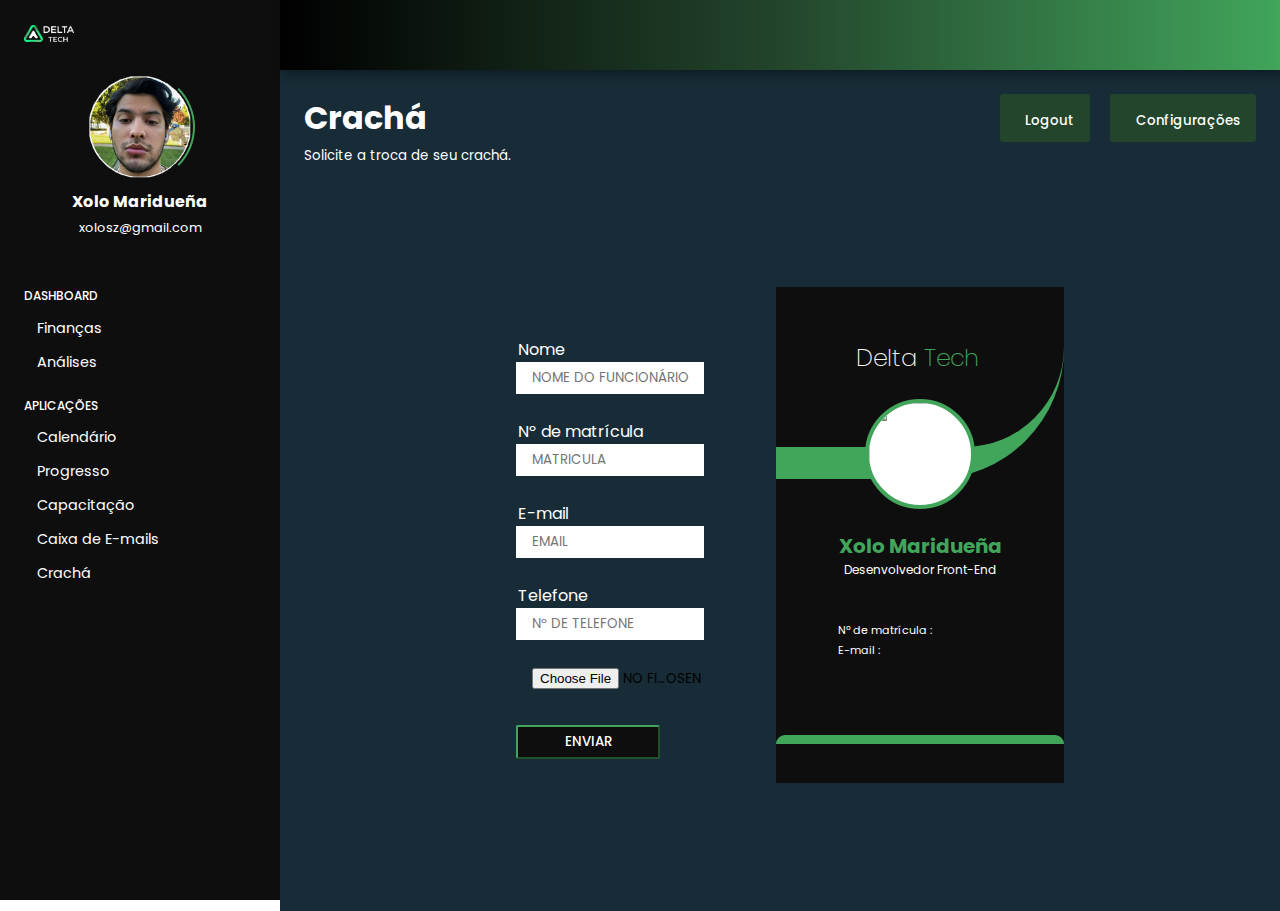
==== crachá/cracha.html @ d555dbc1 "innitial commit" ====
<!DOCTYPE html>
<html lang="pt-BR">
<head>
    <meta charset="UTF-8">
    <meta http-equiv="X-UA-Compatible" content="IE=edge">
    <meta name="viewport" content="width=device-width, initial-scale=1.0">
    <link rel="stylesheet" href="https://maxst.icons8.com/vue-static/landings/line-awesome/line-awesome/1.3.0/css/line-awesome.min.css">
    <link rel="stylesheet" href="cracha.css">
    <title>Delta Tech - Crachá</title>
</head>
<body>

    <input type="checkbox" name="" id="sidebar-toggle">

    <div class="sidebar">
        <div class="sidebar-brand">
            <div class="brand-flex">
                <img src="LOGO.png" width="50px">

                <div class="brand-icons">
                    <span class="las la-bell"></span>
                    <span class="las la-user-circle"></span>
                </div>
            </div>
        </div>
        <div class="side-main">
            <div class="sidebar-user">
                <img src="xolo-icon.png">
                <div>
                    <h3>Xolo Maridueña</h3>
                    <span>xolosz@gmail.com</span>
                </div>
            </div>
            <div class="sidebar-menu">
                <div class="menu-head">
                    <span>Dashboard</span>
                </div>
                <ul>
                    <li>
                        <a href="">
                            <span class="las la-balance-scale"></span>
                            Finanças
                        </a>
                    </li>
                    <li>
                        <a href="/index.html">
                            <span class="las la-chart-pie"></span>
                            Análises
                        </a>
                    </li>
                </ul>
                <div class="menu-head">
                    <span>Aplicações</span>
                </div>
                    <li>
                        <a href="">
                            <span class="las la-calendar"></span>
                            Calendário
                        </a>
                    </li>
                    <li>
                        <a href="/progresso/progresso.html">
                            <span class="las la-users"></span>
                            Progresso
                        </a>
                    </li>
                <li>
                    <a href="/cursos/cursos.html" target="_blank">
                        <span class="las la-book"></span>
                        Capacitação
                    </a>
                </li>
                <li>
                    <a href="">
                        <span class="las la-envelope"></span>
                        Caixa de E-mails
                    </a>
                </li>
                <li>
                    <a href="/crachá/cracha.html">
                        <span class="las la-check-circle"></span>
                        Crachá
                    </a>
                </li>
            </ul>
            </div>
        </div>
    </div>

    <div class="main-content">
        <header>
            <div class="menu-toggle">
                <label for="sidebar-toggle">
                    <span class="las la-bars"></span>
                </label>
            </div>
            <span class="bars"></span>

            <div class="header-icons">
                <span class="las la-search"></span>
                <span class="las la-bookmark"></span>
                <span class="las la-sms"></span>
            </div>
        </header>

        <main>
            <div class="page-header">
                <div>
                    <h1>Crachá</h1>
                    <small>Solicite a troca de seu crachá.</small>
                </div>

                <div class="header-actions">
                    <button>
                        <span class="las la-file-export"></span>
                        Logout
                    </button>
                    <button>
                        <span class="las la-tools"></span>
                        Configurações
                    </button>
                </div>
            </div>
            <div class="body">
                <section>
                    <form>
                        <label for="name">Nome</label>                       
                        <input type="text" id="name" onkeyup="getvalues('name')" placeholder="Nome do funcionário"><br><br>
                        <label for="ID NO">Nº de matrícula</label>
                        <input type="number" min="1" max="100" id="ID NO" onkeyup="getvalues('ID NO')" placeholder="Matricula"><br><br>
                        <label for="email">E-mail</label>
                        <input type="email" id="email" onkeyup="getvalues('email')" placeholder="Email"><br><br>
                        <label for="tel">Telefone</label>
                        <input type="tel" id="tel" min="1" max="10" onkeyup="getvalues('tel')" placeholder="Nº de telefone"><br><br>
                        <input type="file" id="myfile" name="myfile"><br><br>
                        <button class="botao">Enviar</button>
                    </form>

                    <div class="box-2" id="printMe">
                        <div class="box">
                            <div id="box1">
                                <div class="img">                  
                                    <h2 class="logo">Delta <span style="color: #41A55B">Tech</span></h2>
                                     <img src="#" id="show-image">
                                    <div class="name-box">
                                        <h2 class="p1" id="name-view">Xolo Maridueña</h2>
                                        <p class="p2">Desenvolvedor Front-End</p>
                                    </div>
                                </div>
                                <div class="p-box">
                                    <!-- <span> ID NO:<p id="ID NO-view"></p></span> -->
                                    <p>Nº de matrícula : <span id="ID NO-view"></span></p>
                                    <p>E-mail : <span id="email-view"></span></p>                               
                                    <p><span id="ID NO-view"></span></p>
                                </div>
                            </div>
                        </div>
            
                        <footer>
                            <div class="footer-box">
                                <div class="footer-box1"></div>
                            </div>
                        </footer>
                    </div>
                </section>
            

            </div> <!--conteúdo dentro do corpo-->

            <script>
                // // // ID Card
            function getvalues(currentId) {
                let selectedField = document.getElementById(currentId);
                let fieldValue = selectedField.value;
                console.log(fieldValue);
                document.getElementById(currentId + "-view").innerHTML = fieldValue;
              }
            
            
            
            
            let inputImg = document.querySelector('#myfile');
            let showImage = document.querySelector('#show-image');
            
            inputImg.addEventListener('change', function(event) {
                var tempUrl = URL.createObjectURL(event.target.files[0])
                showImage.setAttribute('src', tempUrl)
            
            })
            </script>

</main>
</body>
</html>
---- crachá/cracha.css ----
@import url('https://fonts.googleapis.com/css2?family=Poppins&display=swap');

:root {
    --color-primary: #0f0e0e;
    --color-white: #fff;
    --color-warning: #41A55B;
    --color-danger-variant: linear-gradient(to right, #000000, #23452c, #41A55B);
    --color-success: #23452c;
    --color-bg: #172c37 ;
    --color-danger: #e63946;
    --color-bg1: #1e6091;
}

* {
    font-family: 'Poppins', sans-serif;
    box-sizing: border-box;
    text-decoration: none;
    list-style-type: none;
    margin: 0;
    padding: 0;
}

#sidebar-toggle {
    display: none;
}

#sidebar-toggle:checked ~ .sidebar {
    left: -100%;
}

#sidebar-toggle:checked ~ .main-content header {
    left: 0;
    width: 100%;
    right: 0;
}

#sidebar-toggle:checked ~ .main-content {
    margin-left: 0;
}

.sidebar {
    width: 280px;
    position: fixed;
    left: 0;
    top: 0;
    height: 100%;
    padding: 1rem 1.5rem;
    background: var(--color-primary);
    color: var(--color-white);
    z-index: 20;
    transition: left 300ms;
}

.sidebar-brand {
    height: 40px;
}

.brand-flex {
    display: flex;
    justify-content: space-between;
    align-items: center;
}

.brand-icons span {
    font-size: 1.5rem;
    margin-left: .5rem
}

.sidebar-user {
    margin: 1rem 0rem 1rem 0rem;
    text-align: center;
}

.sidebar-user img {
   width: 110px;
   height: 110px;
   border-radius: 50%;
   border-left: 2px solid transparent;
   border-right: 2px solid #41A55B;
   border-bottom: 2px solid #0f0e0e;
   border-top: 2px solid #0f0e0e;
}

.sidebar-user h3 {
    font-size: 1rem;
}

.sidebar-user span {
    font-size: .8rem;
}

.sidebar-menu {
    margin-top: 3rem;
}

.menu-head {
    text-transform: uppercase;
    color: var(--color-white);
    font-size: .75rem;
    font-weight: 500;
    margin-bottom: .8rem;
}

.sidebar-menu ul {
    margin-bottom: 1.5rem;
}

.sidebar-menu li {
    margin-bottom: .8rem;
}

.sidebar-menu li a {
    color: var(--color-white);
    font-size: .9rem;
    display: flex;
    align-items: center;
}

.sidebar-menu li a:hover {
    background: var(--color-bg);
    border-radius: 10px;
    line-height: 20px;
    text-align: center;
}

.sidebar-menu li a span {
    font-size: 1.5rem;
    display: inline-block;
    margin-right: .8rem;
    color: var(--color-white);
}

header {
    height: 70px;
    display: flex;
    justify-content: space-between;
    align-items: center;
    background: var(--color-danger-variant);
    padding: 1rem 1.5rem;
    position: fixed;
    left: 280px;
    width: calc(100% - 280px);
    top: 0;
    box-shadow: 4px 4px 10px rgba(0, 0, 0, 0.4);
    z-index: 20;
    transition: left 300ms;
}

.menu-toggle label {
    font-size: 1.5rem;
    height: 60px;
    width: 60px;
    display: grid;
    place-items: center;
    color: var(--color-white);
    border-radius: 50%;
}

.header-icons {
    display: inline-block;
    margin-left: .7rem;
    font-size: 1.4rem;
    color: var(--color-white)
}

.menu-toggle label:hover {
    background: var(--color-success);
}

.main-content {
    margin-left: 280px;
    transition: margin-left 300ms;
}

main {
    padding: 1.5rem;
    background: var(--color-bg);
    min-height: calc(100vh - 70px);
    margin-top: 70px;
}

.page-header {
    display: flex;
    justify-content: space-between;
    color: var(--color-white)
}

.header-actions button {
    outline: none;
    background: var(--color-success);
    border: none;
    padding: .6rem 1rem;
    margin-left: 1rem;
    border-radius: 3px;
    font-weight: 500;
    color: var(--color-white);
}

.header-actions button span {
    font-size: 1.2rem;
    margin-right: .6rem;
}

.body {
    font-family: 'Poppins';
    min-height: 80vh;
    display: flex;
    justify-content: center;
    align-items: center;
}

label {
    color: var(--color-white);
    margin: 2px;
}

.botao {
    padding: 5px;
    background: var(--color-primary);
    color: var(--color-white);
    border-radius: 2px;
    border-color: var(--color-warning);
    cursor: pointer;
    text-transform: uppercase;
    font-weight: 500;
    width: 60%;
   
}

section {
    display: flex;
    justify-content: space-evenly;
}
.box {
    background-color: var(--color-warning);
    height: 12rem;
    border-radius: 0px 0px 131px 0px;

}

#box1 {
    height: 10rem;
    background-color: var(--color-primary);
    border-radius: 0px 0px 100px 0px;

}

.box-2 {
    height: 30rem;
    background-color: var(--color-primary);
    width: 18rem;
}

.footer-box {
    background-color: var(--color-primary);
    height: 3rem;
    margin-top: 16rem;
    border-radius: 12px 12px 0px 0px;
}

.footer-box1 {
    background-color: var(--color-warning);
    height: 9px;
    border-radius: 150px 150px 0px 0px;
}

#show-image {
    height: 110px;
    width: 110px;
    border: 4px solid var(--color-warning);
    border-radius: 50%;
    text-align: center;
    object-fit: fill;
    overflow: hidden;
    background: var(--color-white);
    margin-top: 7rem;
}

.img {
    text-align: center;
}

form {
    width: 280px;
    height: 280px;
    padding: 20px;
    position: relative;
    top: 30px;
}
form input {
    border: var(--color-white);
    height: 32px;
    width: 188px;
    padding-left: 16px;
    outline: none;
    text-transform: uppercase;
}

p {
    margin: 3px;
    color: var(--color-white);
}

.p1 {
    margin: 0px;
    font-size: 20px;
    color: var(--color-warning);
}

.p2 {
    margin: 0px;
    font-size: 12px;
}

.p-box {
    font-size: 11px;
    margin-top: 28px;
    margin-left: 59px;
}
.logo {
    position: absolute;
    color: #F5F5F5;
    font-weight: 200;
    margin: 3.3rem 0rem 0rem 5rem;
}
.name-box {
    padding: 15px;
}
@media only screen and (max-width: 480px) {
    section {
        flex-direction: column-reverse;
        justify-self: center;
    }
    form {
        margin-top: 4rem;
    }
}
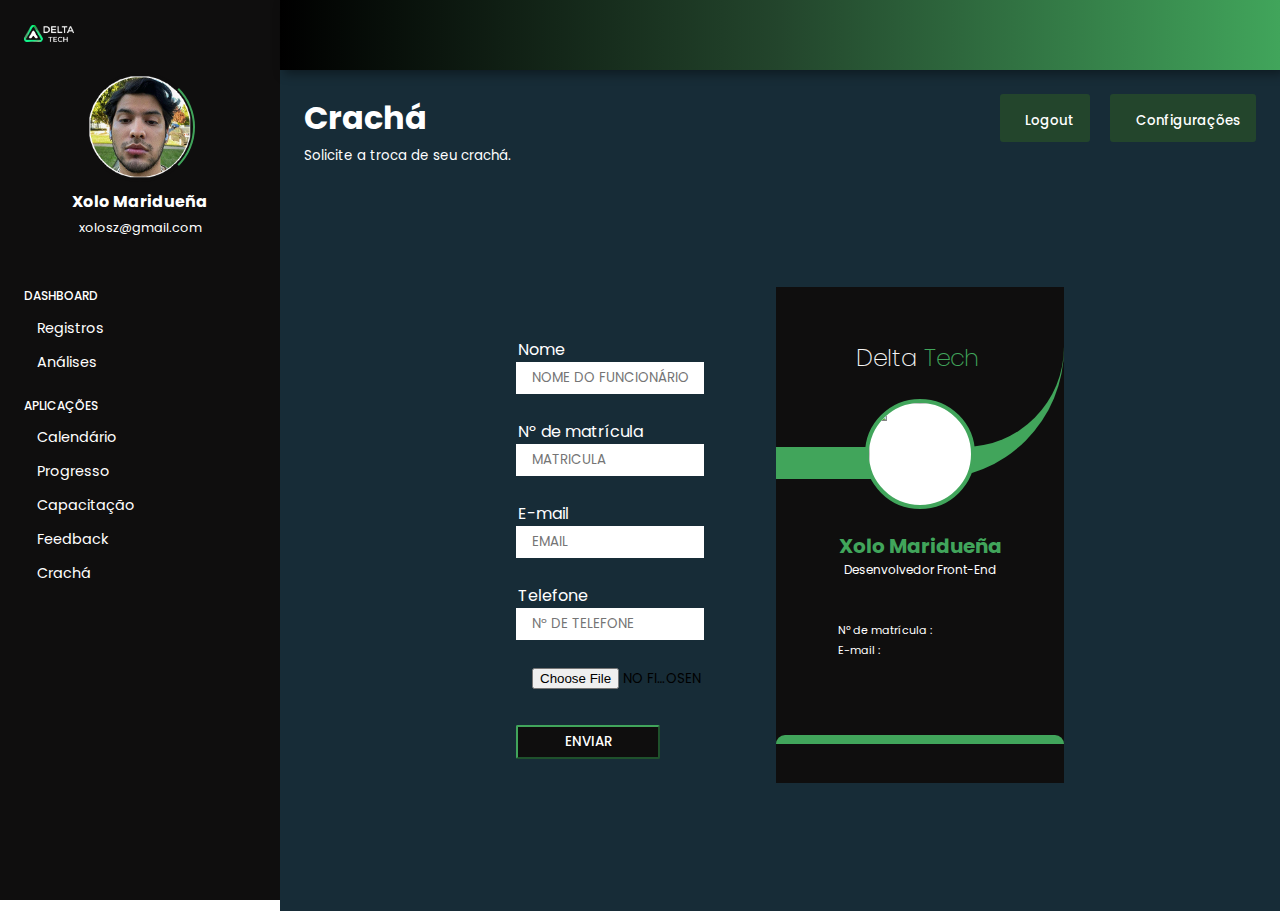
==== commit 9d3ac335: "initial commit" ====
--- a/crachá/cracha.html
+++ b/crachá/cracha.html
@@ -37,9 +37,9 @@
                 </div>
                 <ul>
                     <li>
-                        <a href="">
+                        <a href="/registros/registros.html">
                             <span class="las la-balance-scale"></span>
-                            Finanças
+                            Registros
                         </a>
                     </li>
                     <li>
@@ -71,9 +71,9 @@
                     </a>
                 </li>
                 <li>
-                    <a href="">
+                    <a href="/feed/feed.html">
                         <span class="las la-envelope"></span>
-                        Caixa de E-mails
+                        Feedback
                     </a>
                 </li>
                 <li>
